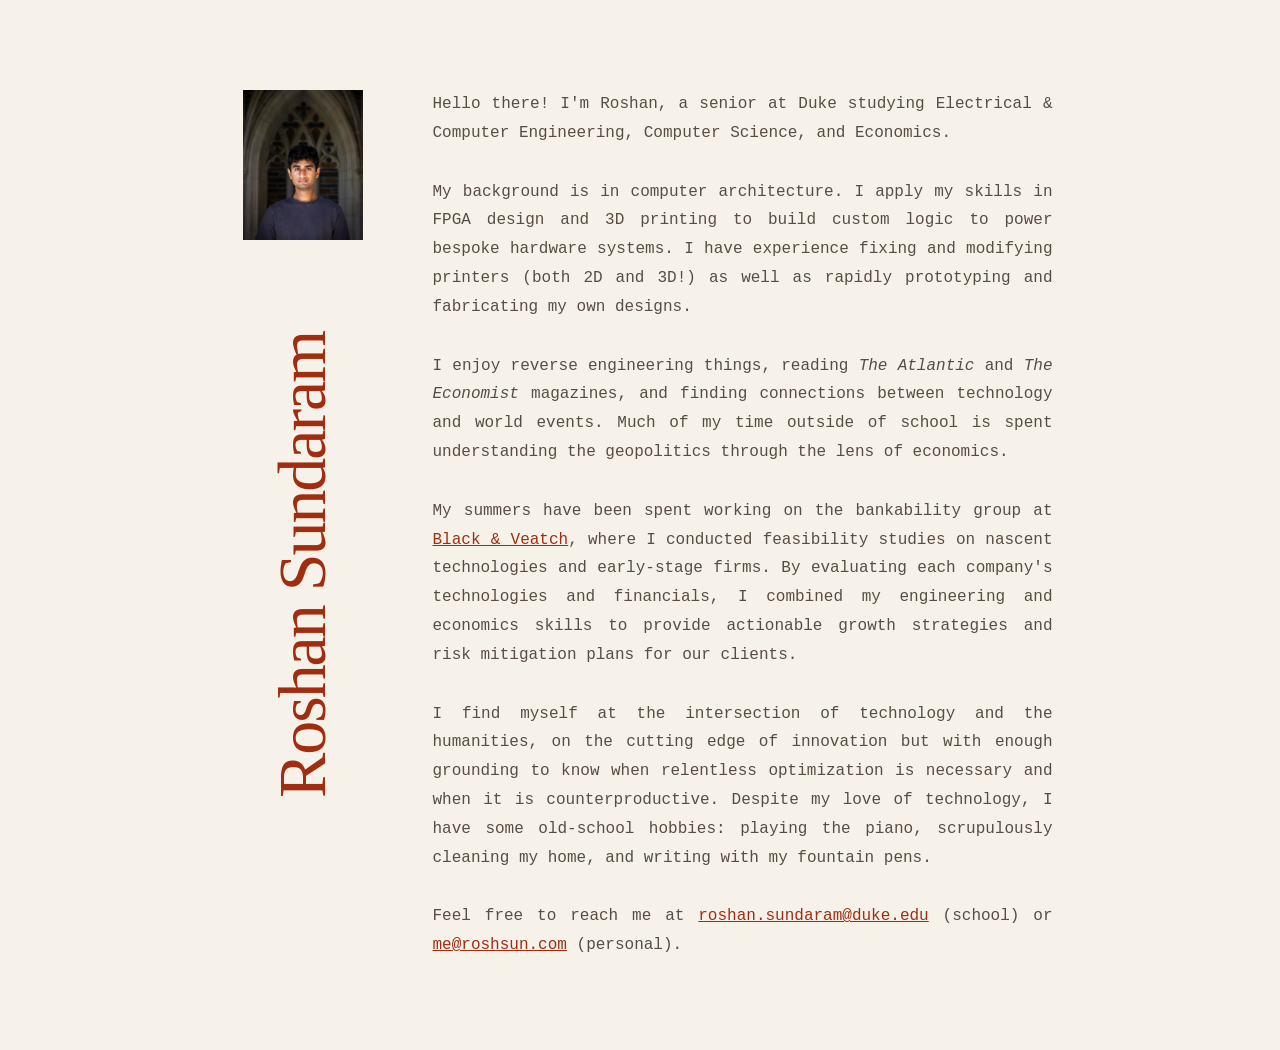
==== index.html @ 0dbca422 "Content added" ====
<!DOCTYPE html>
<html lang="en">
<head>
    <meta charset="UTF-8">
    <meta name="viewport" content="width=device-width, initial-scale=1.0">

    <title>Roshan Sundaram</title>
    <meta name="description" content="Roshan Sundaram — Electrical & Computer Engineering and Economics.">

    <link rel="stylesheet" href="style.css">
</head>

<body>

    <main>

        <div class="content-layout">

            <aside class="identity">

                <img
                    src="Photo.jpg"
                    alt="Roshan Sundaram"
                    class="headshot"
                >

                <div class="vertical-name">
                    <h1>Roshan Sundaram</h1>
                </div>

            </aside>

            <section class="bio">

                <p>
                    Hello there! I'm Roshan, a senior at Duke studying Electrical & Computer Engineering,
                    Computer Science, and Economics.
                </p>

                <p>
                    My background is in computer architecture. I apply my skills
                    in FPGA design and 3D printing to build custom
                    logic to power bespoke hardware systems. I have experience
                    fixing and modifying printers (both 2D and 3D!) as well as
                    rapidly prototyping and fabricating my own designs.
                </p>

                <p>
                    I enjoy reverse engineering things, reading <em>The Atlantic</em>
                    and <em> The Economist </em> magazines, and finding connections between technology and world
                    events. Much of my time outside of school is spent
                    understanding the geopolitics through the lens of economics.
                </p>

                <p>
                    My summers have been spent working on the bankability group at
                    <a href="https://www.bv.com/" target="_blank" rel="noopener noreferrer">
                    Black & Veatch</a>, where I conducted feasibility studies on nascent technologies
                    and early-stage firms. By evaluating each company's technologies
                    and financials, I combined my engineering and economics skills
                    to provide actionable growth strategies and risk mitigation
                    plans for our clients.
                </p>

                <p>
                    I find myself at the intersection of technology and the
                    humanities, on the cutting edge of innovation but with enough
                    grounding to know when relentless optimization is necessary and when it is counterproductive. Despite my
                    love of technology, I have some old-school hobbies: playing
                    the piano, scrupulously cleaning my home, and writing with
                    my fountain pens.
                </p>

                <p>
                    Feel free to reach me at
                    <a href="mailto:roshan.sundaram@duke.edu">
                        roshan.sundaram@duke.edu</a> (school) or
                    <a href="mailto:roshan@roshsun.com">
                        me@roshsun.com</a> (personal).
                </p>

            </section>

        </div>

    </main>

</body>
</html>
---- style.css ----
@import url('https://fonts.googleapis.com/css2?family=DM+Sans:wght@400;500&family=Playfair+Display:wght@500;600&display=swap');


:root {
    --background: #f7f2e9;
    --text: #5e331a;
    --muted: #584d42;
    --accent: #a12d10;
    --line: #d8cfc2;
}


* {
    box-sizing: border-box;
}


html {
    scroll-behavior: smooth;
}


body {
    margin: 0;

    background: var(--background);
    color: var(--text);

    font-family: "Courier New", monospace;
    line-height: 1.7;

    -webkit-font-smoothing: antialiased;
}


/* =================================
   PAGE
   ================================= */

main {
    width: min(100% - 40px, 900px);

    margin: 0 auto;

    padding: 90px 0 60px;
}


/* =================================
   MAIN TWO-COLUMN LAYOUT
   ================================= */

.content-layout {
    display: grid;

    /*
       Left column = photo + name
       Right column = biography
    */
    grid-template-columns: 150px minmax(0, 620px);

    column-gap: 55px;

    width: 825px;
    max-width: 100%;

    margin: 0 auto;

    align-items: start;
}


/* =================================
   LEFT IDENTITY COLUMN
   ================================= */

.identity {
    width: 150px;

    display: flex;
    flex-direction: column;
    align-items: center;

    position: sticky;
    top: 80px;
}


/* =================================
   HEADSHOT
   ================================= */

.headshot {
    display: block;

    width: 120px;
    height: 150px;

    object-fit: cover;

    border-radius: 0;

    /* More space between photo and name */
    margin: 0 0 150px;

    filter: sepia(8%);
}


/* =================================
   VERTICAL NAME
   ================================= */

.vertical-name {
    width: 150px;
    height: 350px;

    display: flex;

    align-items: center;
    justify-content: center;

    overflow: visible;
}


.vertical-name h1 {
    margin: 0;

    color: var(--accent);

    font-family: Garamond, Georgia, serif;

    /* Larger name */
    font-size: 68px;

    font-weight: 500;

    line-height: 1;

    letter-spacing: -0.03em;

    white-space: nowrap;

    /* Reads from bottom to top */
    transform: rotate(-90deg);
}

/* =================================
   BIOGRAPHY
   ================================= */

.bio {
    width: 100%;
}


.bio p {
    margin: 0 0 30px;

    color: var(--muted);

    font-size: 16px;

    line-height: 1.8;

    text-align: justify;

    text-justify: inter-word;
}



.bio a {
    color: var(--accent);

    text-decoration: underline;
}


.bio a:hover {
    text-decoration: none;
}

@media (max-width: 700px) {

    main {
        width: calc(100% - 32px);

        padding: 60px 0 45px;
    }


    .content-layout {
        display: flex;

        flex-direction: column;

        width: 100%;

        gap: 45px;
    }


    .identity {
        width: 100%;

        position: static;

        display: flex;

        flex-direction: row;

        justify-content: center;

        align-items: center;

        gap: 25px;
    }


    .headshot {
        width: 85px;
        height: 105px;

        margin: 0;
    }


    .vertical-name {
        width: auto;
        height: auto;
    }


    .vertical-name h1 {
        font-size: 42px;

        transform: none;

        white-space: nowrap;
    }


    .bio {
        width: 100%;
    }


    .bio p {
        font-size: 15px;

        line-height: 1.8;

        text-align: left;
    }


    .bio p:first-child {
        font-size: 19px;
    }
}
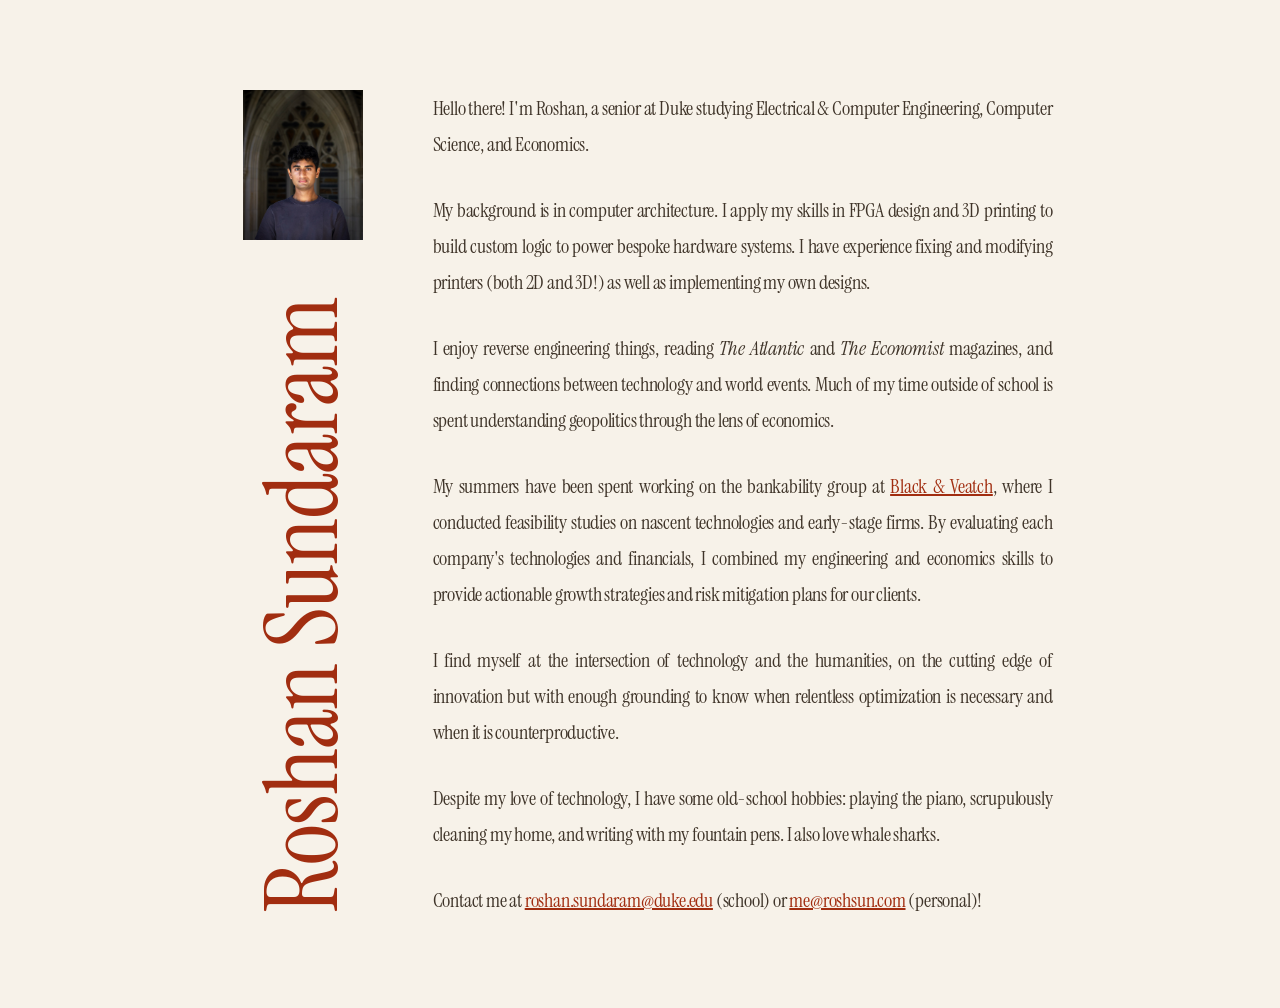
==== commit 67325f96: "Changed fonts." ====
--- a/index.html
+++ b/index.html
@@ -42,14 +42,14 @@
                     in FPGA design and 3D printing to build custom
                     logic to power bespoke hardware systems. I have experience
                     fixing and modifying printers (both 2D and 3D!) as well as
-                    rapidly prototyping and fabricating my own designs.
+                    implementing my own designs.
                 </p>
 
                 <p>
                     I enjoy reverse engineering things, reading <em>The Atlantic</em>
                     and <em> The Economist </em> magazines, and finding connections between technology and world
                     events. Much of my time outside of school is spent
-                    understanding the geopolitics through the lens of economics.
+                    understanding geopolitics through the lens of economics.
                 </p>
 
                 <p>
@@ -65,18 +65,22 @@
                 <p>
                     I find myself at the intersection of technology and the
                     humanities, on the cutting edge of innovation but with enough
-                    grounding to know when relentless optimization is necessary and when it is counterproductive. Despite my
+                    grounding to know when relentless optimization is necessary and when it is counterproductive. 
+                    
+                </p>
+                <p>
+                    Despite my
                     love of technology, I have some old-school hobbies: playing
                     the piano, scrupulously cleaning my home, and writing with
-                    my fountain pens.
+                    my fountain pens. I also love whale sharks.
                 </p>
 
                 <p>
-                    Feel free to reach me at
+                    Contact me at
                     <a href="mailto:roshan.sundaram@duke.edu">
                         roshan.sundaram@duke.edu</a> (school) or
                     <a href="mailto:roshan@roshsun.com">
-                        me@roshsun.com</a> (personal).
+                        me@roshsun.com</a> (personal)!
                 </p>
 
             </section>
--- a/style.css
+++ b/style.css
@@ -1,10 +1,11 @@
-@import url('https://fonts.googleapis.com/css2?family=DM+Sans:wght@400;500&family=Playfair+Display:wght@500;600&display=swap');
+/* @import url('https://fonts.googleapis.com/css2?family=DM+Sans:wght@400;500&family=Instrument+Serif:ital@0;1&family=Playfair+Display:wght@500;600&display=swap'); */
+@import url('https://fonts.googleapis.com/css2?family=Instrument+Serif&display=swap');
 
 
 :root {
     --background: #f7f2e9;
     --text: #5e331a;
-    --muted: #584d42;
+    --muted: #3f3429;
     --accent: #a12d10;
     --line: #d8cfc2;
 }
@@ -26,8 +27,10 @@
     background: var(--background);
     color: var(--text);
 
-    font-family: "Courier New", monospace;
+    font-family: "Instrument Serif", serif;
     line-height: 1.7;
+    font-size: 20px;
+    letter-spacing: -0.01em;
 
     -webkit-font-smoothing: antialiased;
 }
@@ -101,7 +104,7 @@
     border-radius: 0;
 
     /* More space between photo and name */
-    margin: 0 0 150px;
+    margin: 0 0 190px;
 
     filter: sepia(8%);
 }
@@ -129,16 +132,16 @@
 
     color: var(--accent);
 
-    font-family: Garamond, Georgia, serif;
+    font-family: "Instrument Serif", serif;
 
     /* Larger name */
-    font-size: 68px;
-
-    font-weight: 500;
+    font-size: 100px;
+
+    font-weight: 400;
 
     line-height: 1;
 
-    letter-spacing: -0.03em;
+    letter-spacing: -0.01em;
 
     white-space: nowrap;
 
@@ -160,7 +163,7 @@
 
     color: var(--muted);
 
-    font-size: 16px;
+    font-size: inherit;
 
     line-height: 1.8;
 
@@ -181,66 +184,87 @@
 .bio a:hover {
     text-decoration: none;
 }
+/* =================================
+   MOBILE
+   ================================= */
 
 @media (max-width: 700px) {
 
     main {
         width: calc(100% - 32px);
-
-        padding: 60px 0 45px;
-    }
-
+        padding: 55px 0 45px;
+    }
+
+
+    /* Stack everything vertically */
 
     .content-layout {
         display: flex;
-
         flex-direction: column;
 
         width: 100%;
-
-        gap: 45px;
-    }
-
+        gap: 35px;
+    }
+
+
+    /* ==============================
+       MOBILE HEADER
+       ============================== */
 
     .identity {
         width: 100%;
 
         position: static;
 
-        display: flex;
-
-        flex-direction: row;
-
-        justify-content: center;
-
-        align-items: center;
-
-        gap: 25px;
-    }
-
+        display: block;
+
+        text-align: center;
+    }
+
+
+    /* Hide photo completely */
 
     .headshot {
-        width: 85px;
-        height: 105px;
-
+        display: none;
+    }
+
+
+    /* Remove the desktop vertical-name box */
+
+    .vertical-name {
+        width: 100%;
+        height: auto;
+
+        display: block;
+    }
+
+
+    /* Horizontal name */
+
+    .vertical-name h1 {
         margin: 0;
-    }
-
-
-    .vertical-name {
-        width: auto;
-        height: auto;
-    }
-
-
-    .vertical-name h1 {
-        font-size: 42px;
+
+        color: var(--accent);
+
+        font-family: "Instrument Serif", serif;
+
+        font-size: clamp(40px, 12vw, 58px);
+
+        font-weight: 400;
+
+        line-height: 1.05;
+
+        letter-spacing: -0.01em;
+
+        white-space: normal;
 
         transform: none;
-
-        white-space: nowrap;
-    }
-
+    }
+
+
+    /* ==============================
+       MOBILE BODY
+       ============================== */
 
     .bio {
         width: 100%;
@@ -248,15 +272,13 @@
 
 
     .bio p {
-        font-size: 15px;
+        margin-bottom: 28px;
+
+        font-size: inherit;
 
         line-height: 1.8;
 
         text-align: left;
     }
 
-
-    .bio p:first-child {
-        font-size: 19px;
-    }
 }
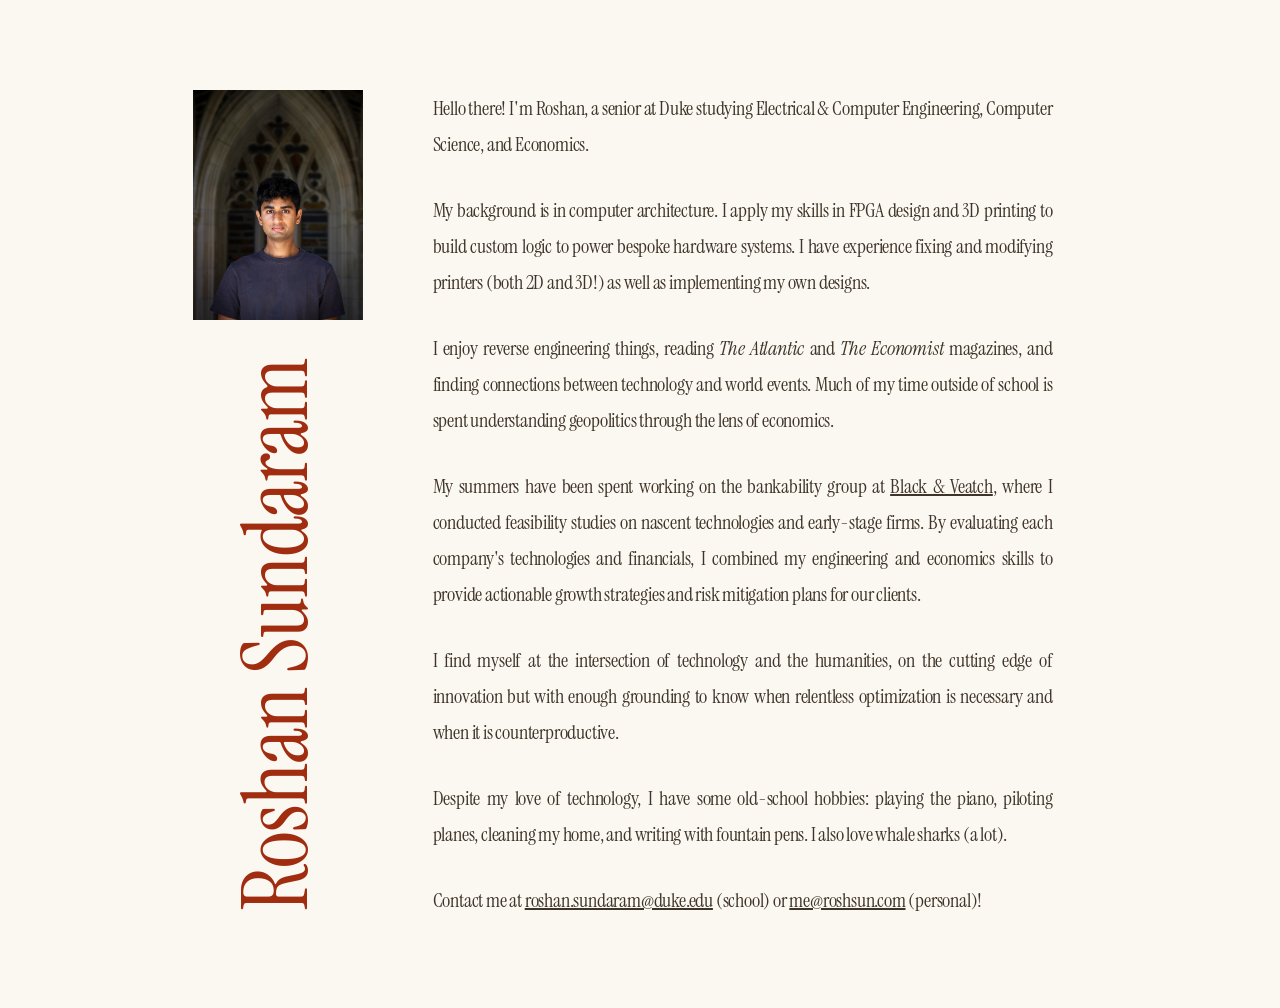
==== commit 9f246425: "Updated colors." ====
--- a/index.html
+++ b/index.html
@@ -71,8 +71,8 @@
                 <p>
                     Despite my
                     love of technology, I have some old-school hobbies: playing
-                    the piano, scrupulously cleaning my home, and writing with
-                    my fountain pens. I also love whale sharks.
+                    the piano, piloting planes, cleaning my home, and writing with
+                    fountain pens. I also love whale sharks (a lot).
                 </p>
 
                 <p>
--- a/style.css
+++ b/style.css
@@ -3,11 +3,12 @@
 
 
 :root {
-    --background: #f7f2e9;
+    --background: #fbf8f2;
     --text: #5e331a;
     --muted: #3f3429;
     --accent: #a12d10;
     --line: #d8cfc2;
+    --link: #0f0156;
 }
 
 
@@ -78,7 +79,7 @@
    ================================= */
 
 .identity {
-    width: 150px;
+    width: 100px;
 
     display: flex;
     flex-direction: column;
@@ -96,15 +97,15 @@
 .headshot {
     display: block;
 
-    width: 120px;
-    height: 150px;
+    width: 170px;
+    height: 230px;
 
     object-fit: cover;
 
     border-radius: 0;
 
     /* More space between photo and name */
-    margin: 0 0 190px;
+    margin: 0 0 140px;
 
     filter: sepia(8%);
 }
@@ -135,7 +136,7 @@
     font-family: "Instrument Serif", serif;
 
     /* Larger name */
-    font-size: 100px;
+    font-size: 90px;
 
     font-weight: 400;
 
@@ -175,7 +176,7 @@
 
 
 .bio a {
-    color: var(--accent);
+    color: var(--muted);
 
     text-decoration: underline;
 }
@@ -188,7 +189,7 @@
    MOBILE
    ================================= */
 
-@media (max-width: 700px) {
+@media (max-width: 1000px) {
 
     main {
         width: calc(100% - 32px);
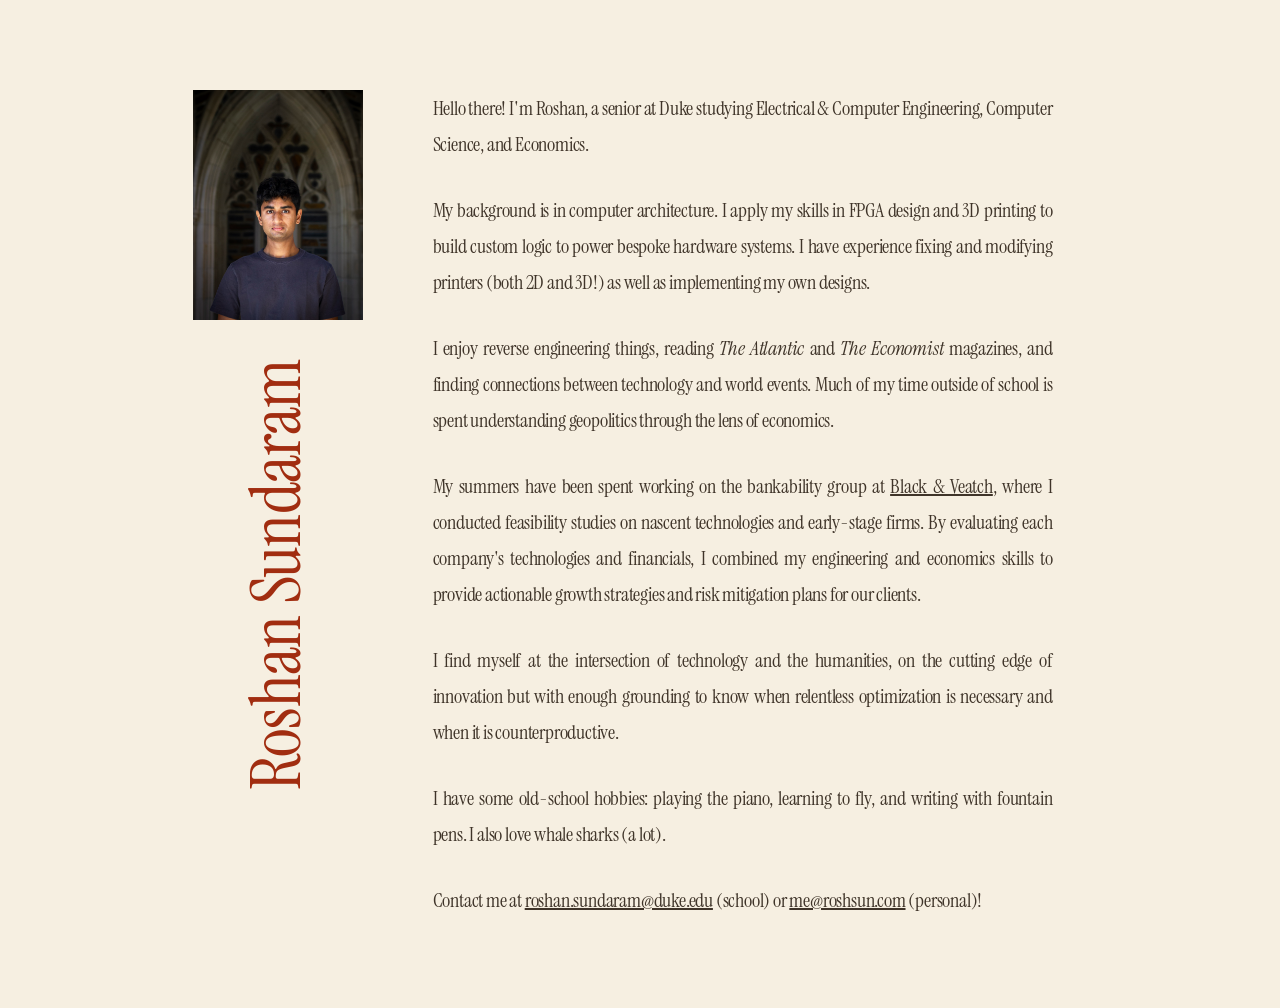
==== commit 8a4ab7f4: "Reworded things." ====
--- a/index.html
+++ b/index.html
@@ -69,9 +69,8 @@
                     
                 </p>
                 <p>
-                    Despite my
-                    love of technology, I have some old-school hobbies: playing
-                    the piano, piloting planes, cleaning my home, and writing with
+                    I have some old-school hobbies: playing
+                    the piano, learning to fly, and writing with
                     fountain pens. I also love whale sharks (a lot).
                 </p>
 
--- a/style.css
+++ b/style.css
@@ -3,7 +3,7 @@
 
 
 :root {
-    --background: #fbf8f2;
+    --background: #f6efe1;
     --text: #5e331a;
     --muted: #3f3429;
     --accent: #a12d10;
@@ -105,7 +105,7 @@
     border-radius: 0;
 
     /* More space between photo and name */
-    margin: 0 0 140px;
+    margin: 0 0 80px;
 
     filter: sepia(8%);
 }
@@ -136,7 +136,7 @@
     font-family: "Instrument Serif", serif;
 
     /* Larger name */
-    font-size: 90px;
+    font-size: 70px;
 
     font-weight: 400;
 
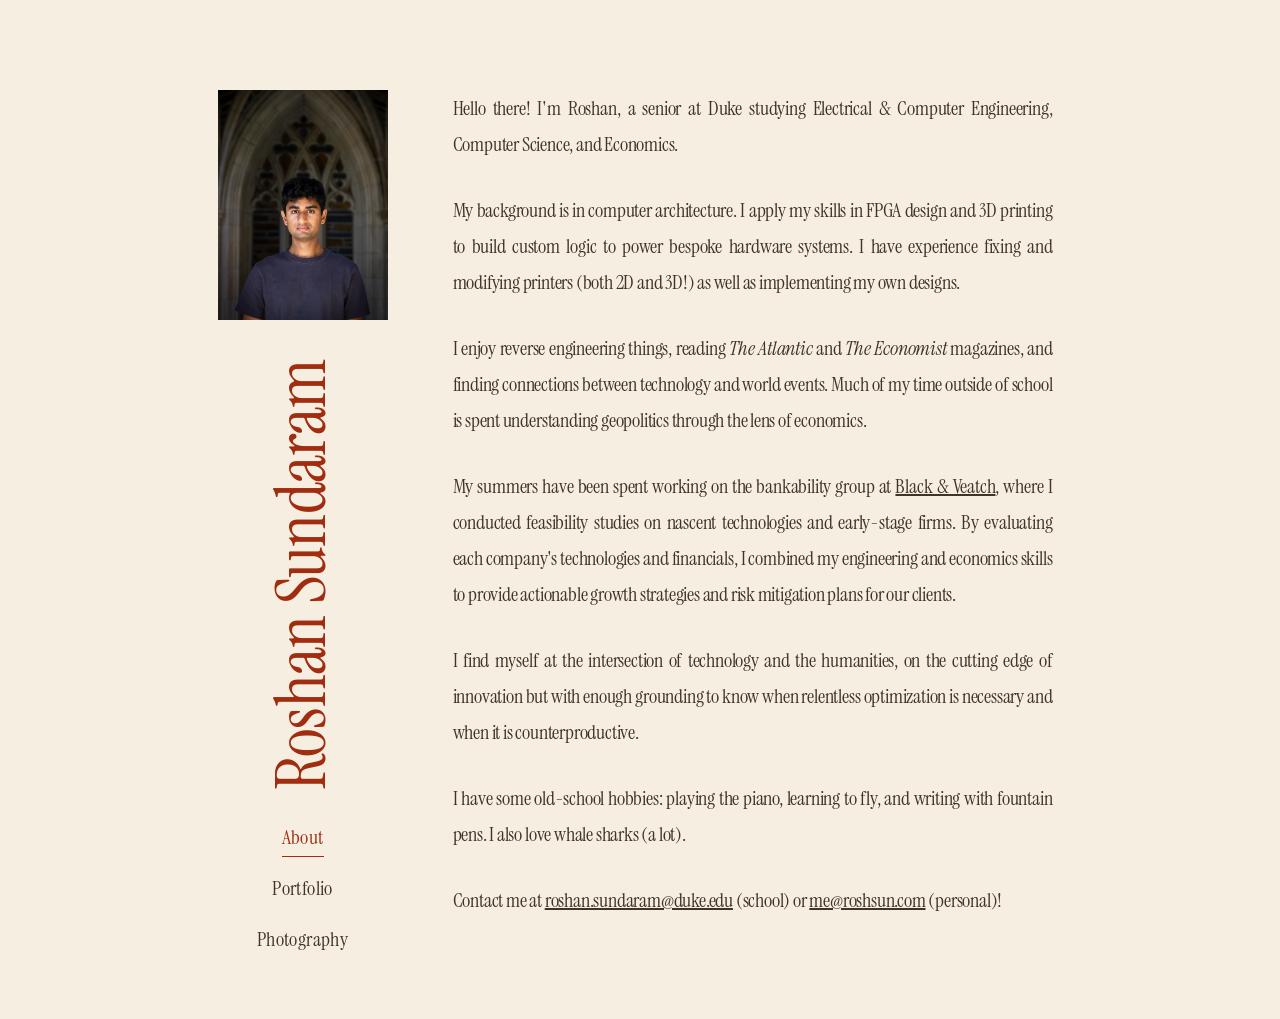
==== commit fc4f17ee: "Add portfolio and photography pages with matching nav Co-Authored-By: Claude Sonnet 5 <noreply@anthr" ====
--- a/index.html
+++ b/index.html
@@ -27,6 +27,12 @@
                 <div class="vertical-name">
                     <h1>Roshan Sundaram</h1>
                 </div>
+
+                <nav class="site-nav">
+                    <a href="index.html" class="active">About</a>
+                    <a href="portfolio.html">Portfolio</a>
+                    <a href="photography.html">Photography</a>
+                </nav>
 
             </aside>
 
--- a/style.css
+++ b/style.css
@@ -58,10 +58,10 @@
     display: grid;
 
     /*
-       Left column = photo + name
-       Right column = biography
+       Left column = photo + rotated title + nav
+       Right column = page content
     */
-    grid-template-columns: 150px minmax(0, 620px);
+    grid-template-columns: 170px minmax(0, 600px);
 
     column-gap: 55px;
 
@@ -79,7 +79,7 @@
    ================================= */
 
 .identity {
-    width: 100px;
+    width: 150px;
 
     display: flex;
     flex-direction: column;
@@ -91,6 +91,48 @@
 
 
 /* =================================
+   SITE NAV — sits below the rotated title
+   ================================= */
+
+.site-nav {
+    display: flex;
+    flex-direction: column;
+    align-items: center;
+
+    gap: 14px;
+
+    margin-top: 70px;
+}
+
+
+.site-nav a {
+    color: var(--muted);
+
+    font-family: "Instrument Serif", serif;
+    font-size: 20px;
+
+    text-decoration: none;
+
+    letter-spacing: 0.02em;
+
+    border-bottom: 1px solid transparent;
+
+    padding-bottom: 2px;
+}
+
+
+.site-nav a:hover {
+    color: var(--accent);
+}
+
+
+.site-nav a.active {
+    color: var(--accent);
+    border-bottom-color: var(--accent);
+}
+
+
+/* =================================
    HEADSHOT
    ================================= */
 
@@ -108,6 +150,15 @@
     margin: 0 0 80px;
 
     filter: sepia(8%);
+}
+
+
+/* Reserves the same vertical space as .headshot on pages
+   that don't have one, so the nav lands in the same spot
+   on every page */
+.headshot-spacer {
+    height: 230px;
+    margin: 0 0 80px;
 }
 
 
@@ -185,6 +236,117 @@
 .bio a:hover {
     text-decoration: none;
 }
+
+
+/* =================================
+   PORTFOLIO
+   ================================= */
+
+.portfolio-list {
+    display: flex;
+    flex-direction: column;
+
+    width: 100%;
+
+    gap: 60px;
+}
+
+
+.portfolio-item {
+    display: grid;
+
+    grid-template-columns: 200px minmax(0, 1fr);
+
+    column-gap: 28px;
+
+    align-items: start;
+}
+
+
+.portfolio-image {
+    display: block;
+
+    width: 100%;
+    height: 220px;
+
+    object-fit: cover;
+
+    filter: sepia(8%);
+}
+
+
+.portfolio-text h2 {
+    margin: 0 0 12px;
+
+    color: var(--accent);
+
+    font-family: "Instrument Serif", serif;
+    font-size: 32px;
+    font-weight: 400;
+}
+
+
+.portfolio-text p {
+    margin: 0;
+
+    color: var(--muted);
+
+    font-size: inherit;
+    line-height: 1.8;
+
+    text-align: justify;
+    text-justify: inter-word;
+}
+
+
+/* =================================
+   PHOTOGRAPHY
+   ================================= */
+
+.photo-list {
+    display: flex;
+    flex-direction: column;
+
+    width: 100%;
+
+    gap: 90px;
+}
+
+
+.photo-block {
+    display: flex;
+    flex-direction: column;
+
+    align-items: center;
+}
+
+
+.photo-image {
+    display: block;
+
+    width: 100%;
+
+    max-height: 80vh;
+
+    object-fit: cover;
+
+    filter: sepia(8%);
+}
+
+
+.photo-caption {
+    margin: 18px 0 0;
+
+    color: var(--muted);
+
+    font-family: "Instrument Serif", serif;
+    font-style: italic;
+    font-size: 18px;
+
+    text-align: center;
+}
+
+
 /* =================================
    MOBILE
    ================================= */
@@ -197,6 +359,58 @@
     }
 
 
+    /* ==============================
+       MOBILE NAV
+       ============================== */
+
+    .site-nav {
+        flex-direction: row;
+        justify-content: center;
+
+        gap: 24px;
+
+        margin-top: 20px;
+    }
+
+
+    .site-nav a {
+        font-size: 16px;
+    }
+
+
+    /* ==============================
+       MOBILE PORTFOLIO
+       ============================== */
+
+    .portfolio-list {
+        gap: 45px;
+    }
+
+
+    .portfolio-item {
+        display: flex;
+        flex-direction: column;
+
+        gap: 18px;
+    }
+
+
+    .portfolio-image {
+        height: auto;
+
+        aspect-ratio: 4 / 3;
+    }
+
+
+    /* ==============================
+       MOBILE PHOTOGRAPHY
+       ============================== */
+
+    .photo-list {
+        gap: 55px;
+    }
+
+
     /* Stack everything vertically */
 
     .content-layout {
@@ -225,7 +439,8 @@
 
     /* Hide photo completely */
 
-    .headshot {
+    .headshot,
+    .headshot-spacer {
         display: none;
     }
 
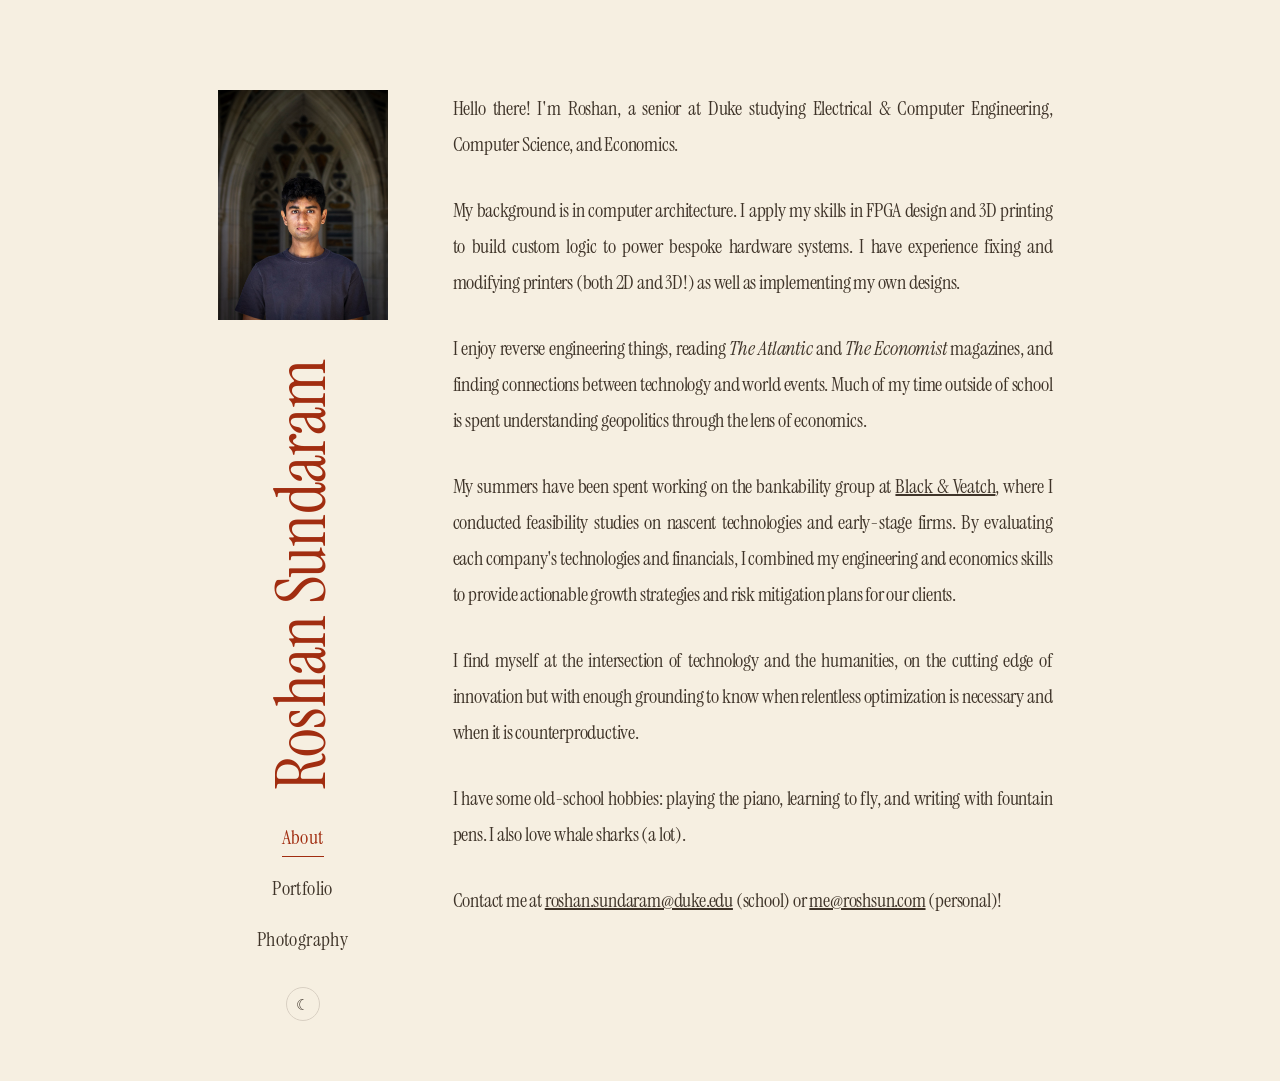
==== commit 854e6569: "Add dark theme with system-detected and manual toggle Adds a burgundy/gold dark palette alongside th" ====
--- a/index.html
+++ b/index.html
@@ -7,7 +7,19 @@
     <title>Roshan Sundaram</title>
     <meta name="description" content="Roshan Sundaram — Electrical & Computer Engineering and Economics.">
 
+    <script>
+        (function () {
+            try {
+                var saved = localStorage.getItem("theme");
+                if (saved === "light" || saved === "dark") {
+                    document.documentElement.setAttribute("data-theme", saved);
+                }
+            } catch (e) {}
+        })();
+    </script>
+
     <link rel="stylesheet" href="style.css">
+    <script src="theme.js" defer></script>
 </head>
 
 <body>
@@ -33,6 +45,10 @@
                     <a href="portfolio.html">Portfolio</a>
                     <a href="photography.html">Photography</a>
                 </nav>
+
+                <button class="theme-toggle" type="button" aria-label="Switch to dark theme">
+                    <span class="theme-toggle-icon" aria-hidden="true">☾</span>
+                </button>
 
             </aside>
 
--- a/style.css
+++ b/style.css
@@ -1,6 +1,20 @@
 /* @import url('https://fonts.googleapis.com/css2?family=DM+Sans:wght@400;500&family=Instrument+Serif:ital@0;1&family=Playfair+Display:wght@500;600&display=swap'); */
 @import url('https://fonts.googleapis.com/css2?family=Instrument+Serif&display=swap');
 
+
+/* =================================
+   THEME
+   Portable dark-mode pattern: light values live on bare
+   :root. Dark values are defined twice — once inside a
+   prefers-color-scheme media query (automatic, system-driven)
+   and once under :root[data-theme="dark"] (manual override,
+   set by theme.js and persisted to localStorage). The media
+   query is guarded by :not([data-theme="light"]) so a manual
+   "light" choice can override a dark system preference too.
+   To reuse on another site: copy this whole block, swap the
+   six hex values per theme, and drop in theme.js + a
+   .theme-toggle button.
+   ================================= */
 
 :root {
     --background: #f6efe1;
@@ -12,8 +26,32 @@
 }
 
 
+@media (prefers-color-scheme: dark) {
+    :root:not([data-theme="light"]) {
+        --background: #241420;
+        --text: #ecdfc8;
+        --muted: #cabaa0;
+        --accent: #d3a15c;
+        --line: #4a3345;
+        --link: #cbb9e8;
+    }
+}
+
+
+:root[data-theme="dark"] {
+    --background: #241420;
+    --text: #ecdfc8;
+    --muted: #cabaa0;
+    --accent: #d3a15c;
+    --line: #4a3345;
+    --link: #cbb9e8;
+}
+
+
 * {
     box-sizing: border-box;
+
+    transition: background-color 0.25s ease, color 0.25s ease, border-color 0.25s ease;
 }
 
 
@@ -129,6 +167,38 @@
 .site-nav a.active {
     color: var(--accent);
     border-bottom-color: var(--accent);
+}
+
+
+/* =================================
+   THEME TOGGLE — sits below the nav
+   ================================= */
+
+.theme-toggle {
+    margin-top: 28px;
+
+    width: 34px;
+    height: 34px;
+
+    display: flex;
+    align-items: center;
+    justify-content: center;
+
+    background: transparent;
+    border: 1px solid var(--line);
+    border-radius: 50%;
+
+    color: var(--muted);
+    font-size: 15px;
+    line-height: 1;
+
+    cursor: pointer;
+}
+
+
+.theme-toggle:hover {
+    color: var(--accent);
+    border-color: var(--accent);
 }
 
 
@@ -378,6 +448,11 @@
     }
 
 
+    .theme-toggle {
+        margin-top: 20px;
+    }
+
+
     /* ==============================
        MOBILE PORTFOLIO
        ============================== */
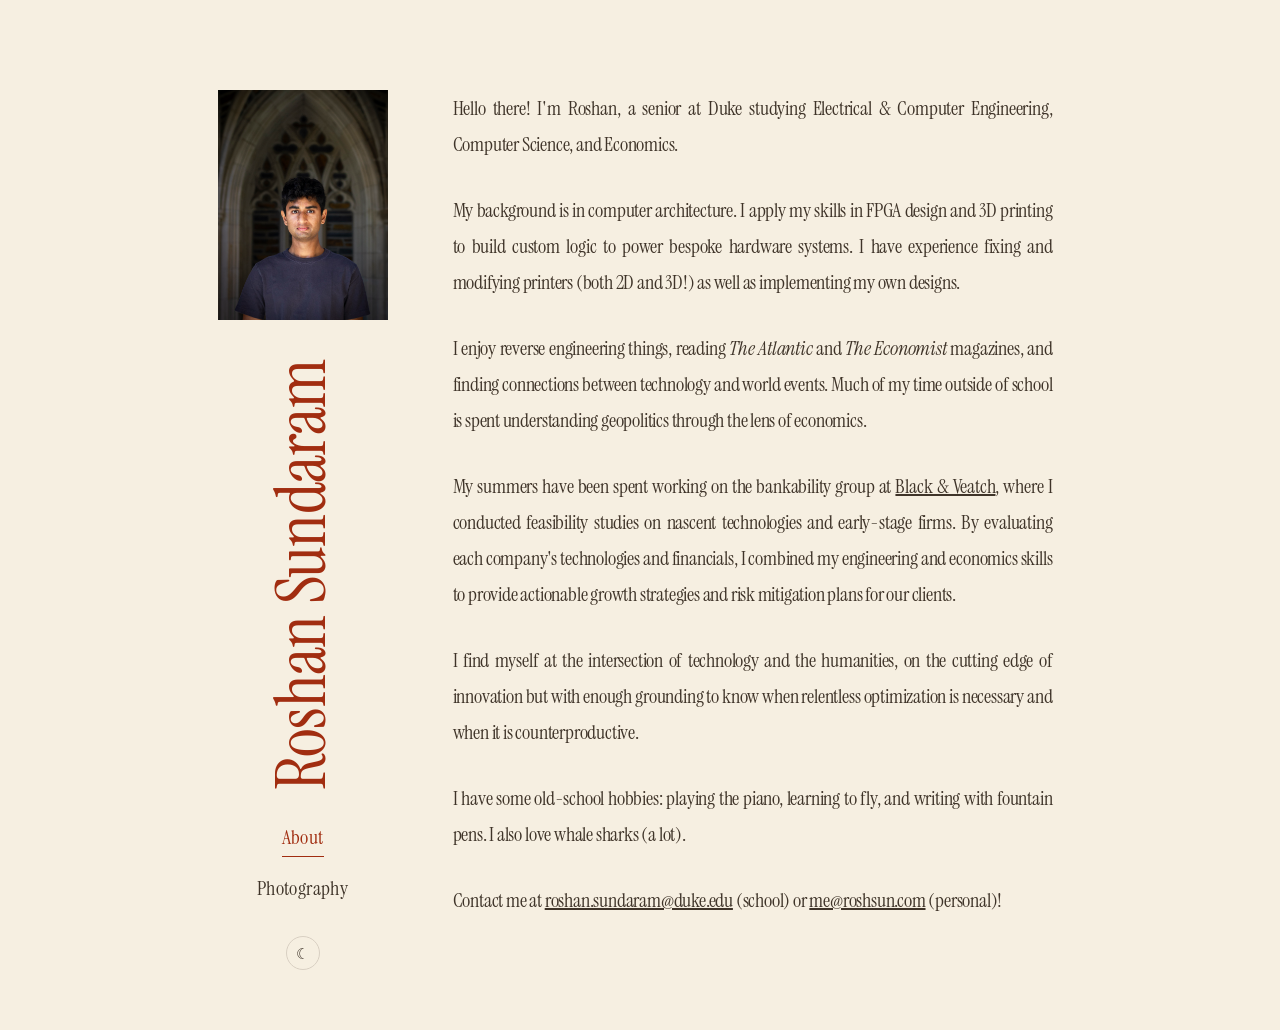
==== commit 01ee52b9: "Add photography photos; temporarily hide Portfolio from nav Photography page now shows the real phot" ====
--- a/index.html
+++ b/index.html
@@ -42,7 +42,6 @@
 
                 <nav class="site-nav">
                     <a href="index.html" class="active">About</a>
-                    <a href="portfolio.html">Portfolio</a>
                     <a href="photography.html">Photography</a>
                 </nav>
 
--- a/style.css
+++ b/style.css
@@ -392,13 +392,16 @@
 
 
 .photo-image {
+    /* Most of these are portrait-orientation shots, so scale
+       to fit within the column/viewport without cropping —
+       whichever of width or height binds first wins */
     display: block;
 
-    width: 100%;
-
+    width: auto;
+    max-width: 100%;
+
+    height: auto;
     max-height: 80vh;
-
-    object-fit: cover;
 
     filter: sepia(8%);
 }
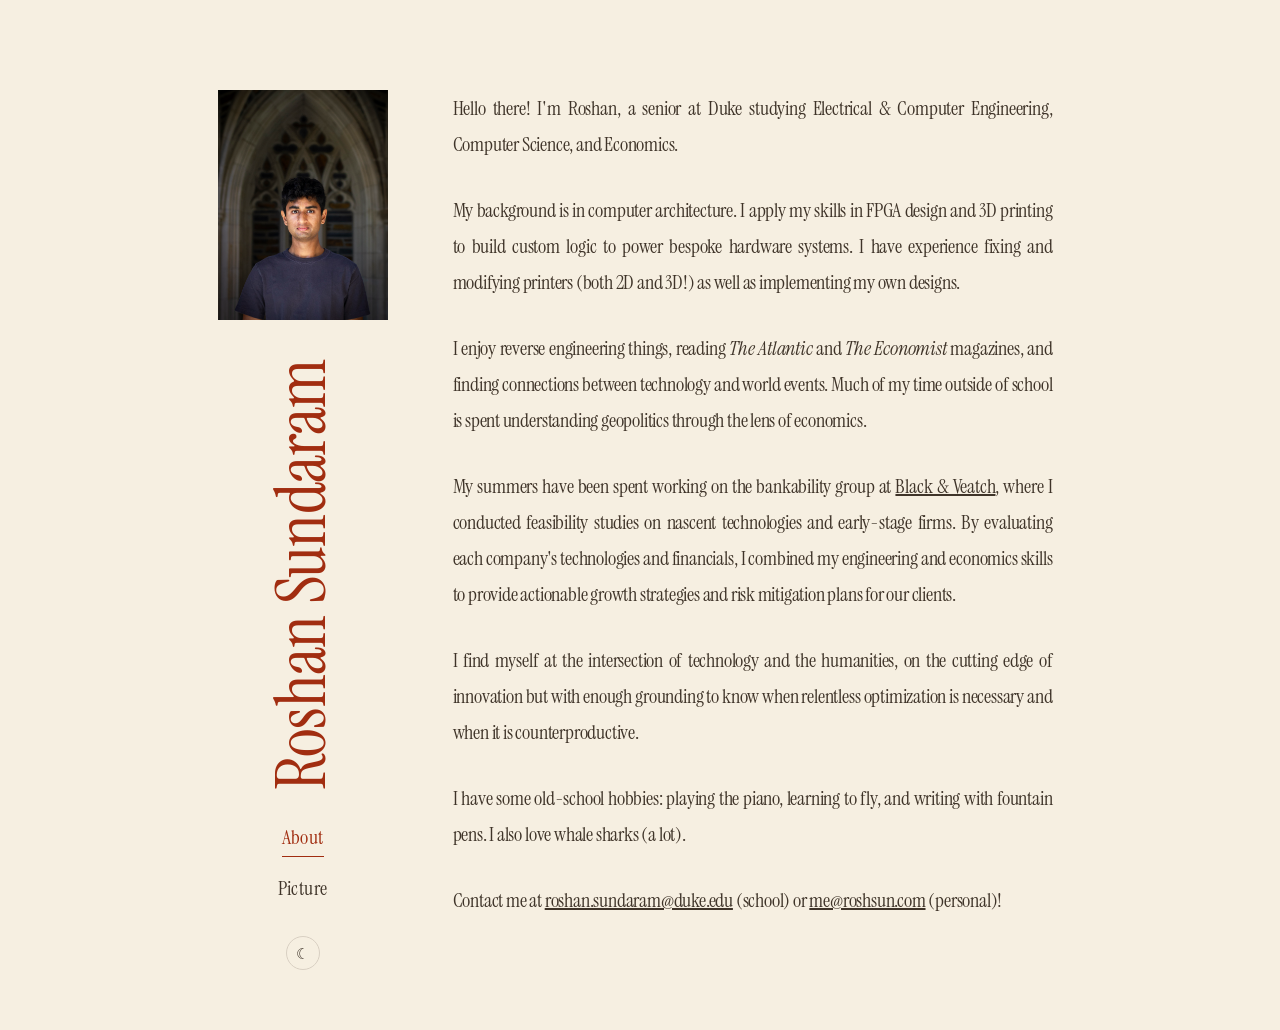
==== commit d381a9d0: "Rename Photography to Picture, Portfolio to Build Renames the photography page (and its assets, CSS " ====
--- a/index.html
+++ b/index.html
@@ -42,7 +42,7 @@
 
                 <nav class="site-nav">
                     <a href="index.html" class="active">About</a>
-                    <a href="photography.html">Photography</a>
+                    <a href="picture.html">Picture</a>
                 </nav>
 
                 <button class="theme-toggle" type="button" aria-label="Switch to dark theme">
--- a/style.css
+++ b/style.css
@@ -309,10 +309,10 @@
 
 
 /* =================================
-   PORTFOLIO
-   ================================= */
-
-.portfolio-list {
+   BUILD
+   ================================= */
+
+.build-list {
     display: flex;
     flex-direction: column;
 
@@ -322,7 +322,7 @@
 }
 
 
-.portfolio-item {
+.build-item {
     display: grid;
 
     grid-template-columns: 200px minmax(0, 1fr);
@@ -333,7 +333,7 @@
 }
 
 
-.portfolio-image {
+.build-image {
     display: block;
 
     width: 100%;
@@ -345,7 +345,7 @@
 }
 
 
-.portfolio-text h2 {
+.build-text h2 {
     margin: 0 0 12px;
 
     color: var(--accent);
@@ -356,7 +356,7 @@
 }
 
 
-.portfolio-text p {
+.build-text p {
     margin: 0;
 
     color: var(--muted);
@@ -370,10 +370,10 @@
 
 
 /* =================================
-   PHOTOGRAPHY
-   ================================= */
-
-.photo-list {
+   PICTURE
+   ================================= */
+
+.picture-list {
     display: flex;
     flex-direction: column;
 
@@ -383,7 +383,7 @@
 }
 
 
-.photo-block {
+.picture-block {
     display: flex;
     flex-direction: column;
 
@@ -391,7 +391,7 @@
 }
 
 
-.photo-image {
+.picture-image {
     /* Most of these are portrait-orientation shots, so scale
        to fit within the column/viewport without cropping —
        whichever of width or height binds first wins */
@@ -407,7 +407,7 @@
 }
 
 
-.photo-caption {
+.picture-caption {
     margin: 18px 0 0;
 
     color: var(--muted);
@@ -451,21 +451,24 @@
     }
 
 
+    /* .theme-toggle is display:flex (a block-level box), so
+       .identity's text-align:center doesn't reach it — it
+       needs its own auto margins to actually center */
     .theme-toggle {
-        margin-top: 20px;
+        margin: 20px auto 0;
     }
 
 
     /* ==============================
-       MOBILE PORTFOLIO
+       MOBILE BUILD
        ============================== */
 
-    .portfolio-list {
+    .build-list {
         gap: 45px;
     }
 
 
-    .portfolio-item {
+    .build-item {
         display: flex;
         flex-direction: column;
 
@@ -473,7 +476,7 @@
     }
 
 
-    .portfolio-image {
+    .build-image {
         height: auto;
 
         aspect-ratio: 4 / 3;
@@ -481,10 +484,10 @@
 
 
     /* ==============================
-       MOBILE PHOTOGRAPHY
+       MOBILE PICTURE
        ============================== */
 
-    .photo-list {
+    .picture-list {
         gap: 55px;
     }
 
